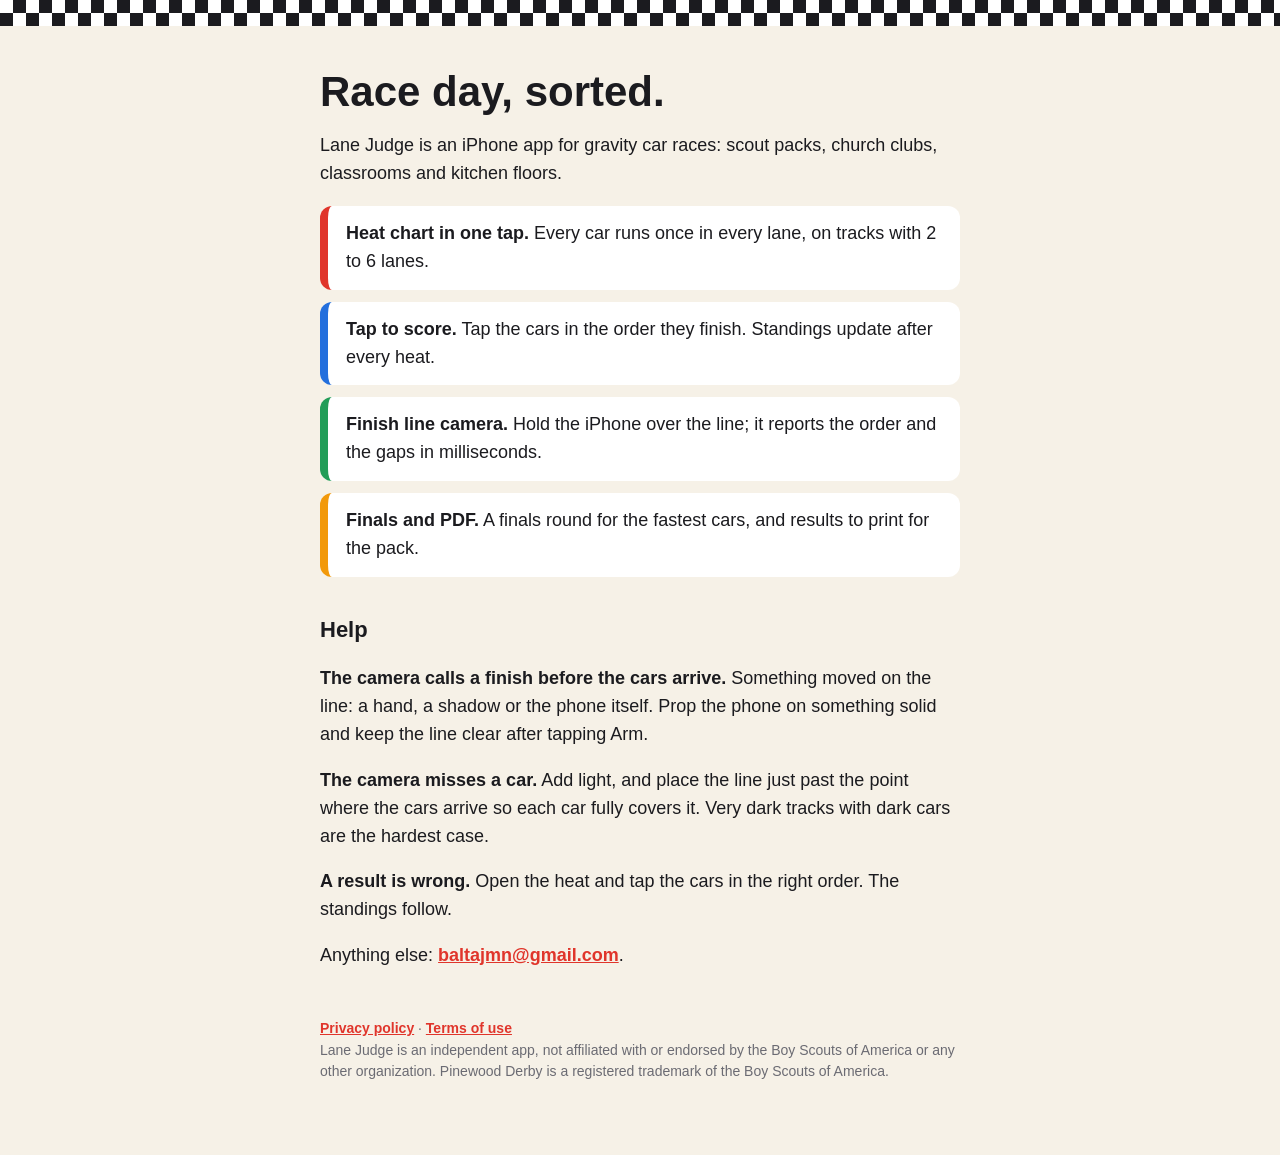
==== index.html @ b079dd16 "Web: landing, help and privacy policy Co-Authored-By: Claude Fable 5.2 <noreply@anthropic.com>" ====
<!doctype html>
<html lang="en">
<head>
<meta charset="utf-8">
<meta name="viewport" content="width=device-width, initial-scale=1">
<title>Lane Judge: race manager and finish camera for gravity car races</title>
<meta name="description" content="Lane Judge is an iPhone app that builds the heat chart, keeps the standings and calls the finish with the camera for pinewood car races.">
<link rel="stylesheet" href="/site.css">
</head>
<body>
<div class="flag"></div>
<main>
<h1>Race day, sorted.</h1>
<p>Lane Judge is an iPhone app for gravity car races: scout packs, church clubs, classrooms and kitchen floors.</p>
<div class="lane"><strong>Heat chart in one tap.</strong> Every car runs once in every lane, on tracks with 2 to 6 lanes.</div>
<div class="lane"><strong>Tap to score.</strong> Tap the cars in the order they finish. Standings update after every heat.</div>
<div class="lane"><strong>Finish line camera.</strong> Hold the iPhone over the line; it reports the order and the gaps in milliseconds.</div>
<div class="lane"><strong>Finals and PDF.</strong> A finals round for the fastest cars, and results to print for the pack.</div>
<h2>Help</h2>
<p><strong>The camera calls a finish before the cars arrive.</strong> Something moved on the line: a hand, a shadow or the phone itself. Prop the phone on something solid and keep the line clear after tapping Arm.</p>
<p><strong>The camera misses a car.</strong> Add light, and place the line just past the point where the cars arrive so each car fully covers it. Very dark tracks with dark cars are the hardest case.</p>
<p><strong>A result is wrong.</strong> Open the heat and tap the cars in the right order. The standings follow.</p>
<p>Anything else: <a href="mailto:baltajmn@gmail.com?subject=Lane%20Judge">baltajmn@gmail.com</a>.</p>
<footer><a href="/privacy/">Privacy policy</a> · <a href="https://www.apple.com/legal/internet-services/itunes/dev/stdeula/">Terms of use</a><br><small>Lane Judge is an independent app, not affiliated with or endorsed by the Boy Scouts of America or any other organization. Pinewood Derby is a registered trademark of the Boy Scouts of America.</small></footer>
</main>
</body>
</html>
---- site.css ----
body { margin: 0; background: #f6f1e7; color: #1b1b1f; font: 18px/1.55 ui-rounded, "SF Pro Rounded", -apple-system, "Helvetica Neue", Arial, sans-serif; }
.flag { height: 26px; background: repeating-conic-gradient(#1b1b1f 0 25%, #fff 0 50%) 0 0 / 26px 26px; }
main { max-width: 640px; margin: 0 auto; padding: 44px 22px 72px; }
h1 { font-size: 42px; font-weight: 800; line-height: 1.05; margin: 0 0 14px; }
h2 { font-size: 22px; font-weight: 800; margin: 36px 0 6px; }
a { color: #e0352b; font-weight: 600; }
.lane { border-left: 8px solid #e0352b; background: #fff; border-radius: 12px; padding: 14px 18px; margin: 12px 0; }
.lane:nth-of-type(2) { border-color: #236fdd; } .lane:nth-of-type(3) { border-color: #229d58; } .lane:nth-of-type(4) { border-color: #f2990a; }
small, footer { color: #6b6b73; font-size: 14px; }
footer { margin-top: 48px; }
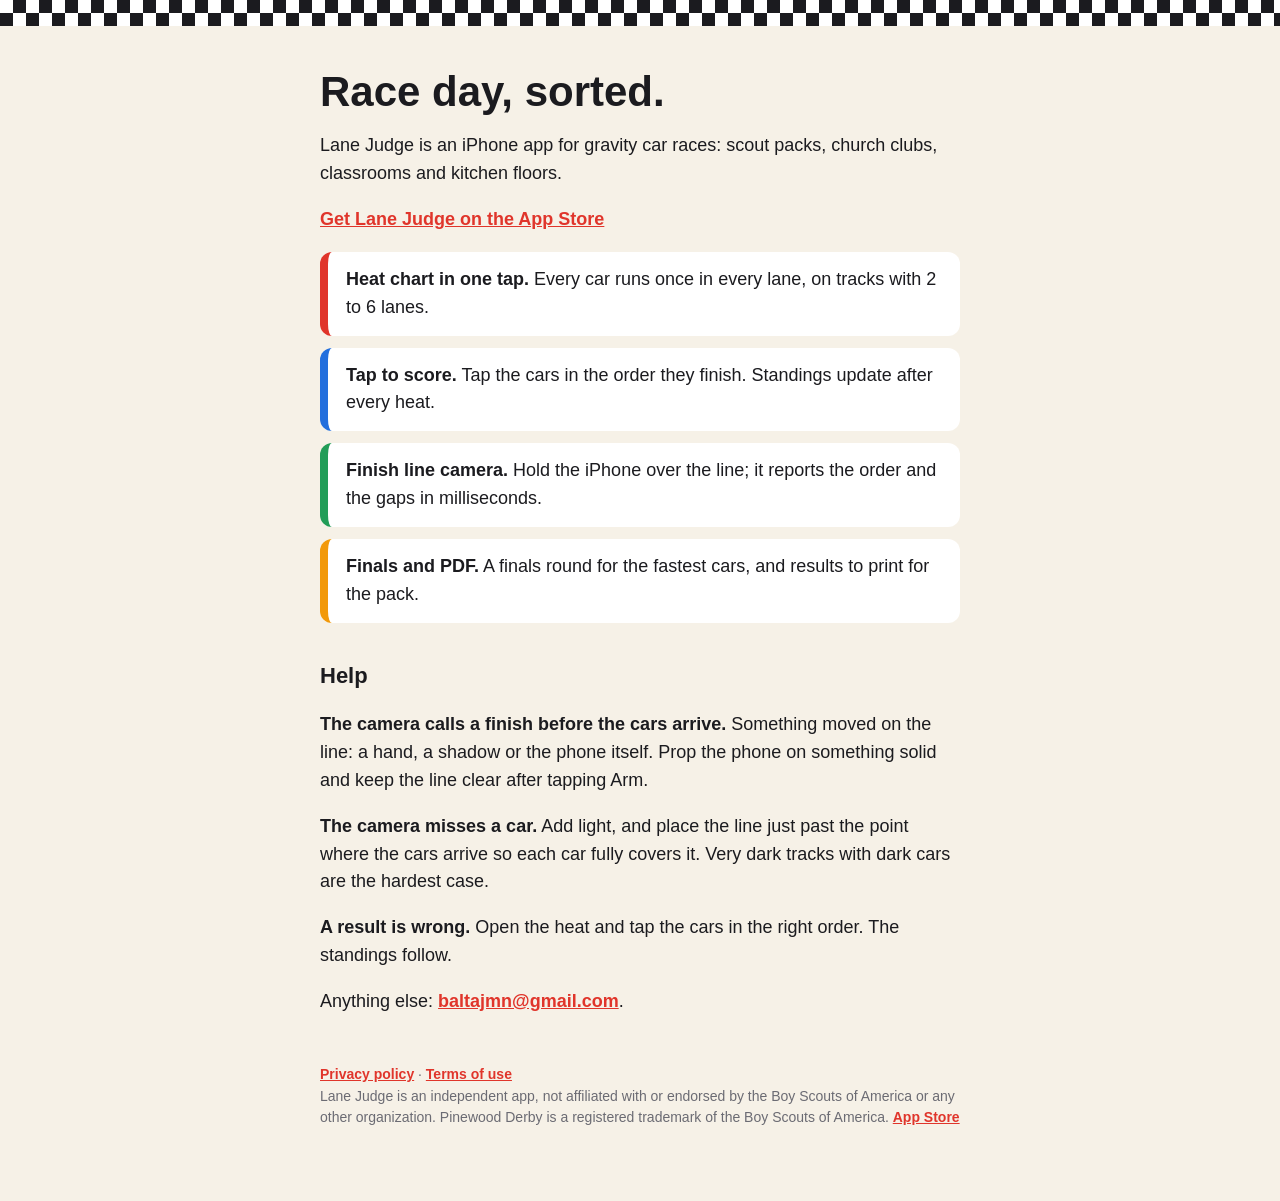
==== commit 8e996d51: "Home: App Store link with campaign, sitemap, robots and IndexNow key The page had no way to install " ====
--- a/index.html
+++ b/index.html
@@ -4,6 +4,7 @@
 <meta charset="utf-8">
 <meta name="viewport" content="width=device-width, initial-scale=1">
 <title>Lane Judge: race manager and finish camera for gravity car races</title>
+<link rel="canonical" href="https://lanejudge.baltajmn.dev/">
 <meta name="description" content="Lane Judge is an iPhone app that builds the heat chart, keeps the standings and calls the finish with the camera for pinewood car races.">
 <link rel="stylesheet" href="/site.css">
 </head>
@@ -12,6 +13,7 @@
 <main>
 <h1>Race day, sorted.</h1>
 <p>Lane Judge is an iPhone app for gravity car races: scout packs, church clubs, classrooms and kitchen floors.</p>
+<p><a href="https://apps.apple.com/app/apple-store/id6836730721?pt=129564006&amp;ct=web-home&amp;mt=8">Get Lane Judge on the App Store</a></p>
 <div class="lane"><strong>Heat chart in one tap.</strong> Every car runs once in every lane, on tracks with 2 to 6 lanes.</div>
 <div class="lane"><strong>Tap to score.</strong> Tap the cars in the order they finish. Standings update after every heat.</div>
 <div class="lane"><strong>Finish line camera.</strong> Hold the iPhone over the line; it reports the order and the gaps in milliseconds.</div>
@@ -21,7 +23,7 @@
 <p><strong>The camera misses a car.</strong> Add light, and place the line just past the point where the cars arrive so each car fully covers it. Very dark tracks with dark cars are the hardest case.</p>
 <p><strong>A result is wrong.</strong> Open the heat and tap the cars in the right order. The standings follow.</p>
 <p>Anything else: <a href="mailto:baltajmn@gmail.com?subject=Lane%20Judge">baltajmn@gmail.com</a>.</p>
-<footer><a href="/privacy/">Privacy policy</a> · <a href="https://www.apple.com/legal/internet-services/itunes/dev/stdeula/">Terms of use</a><br><small>Lane Judge is an independent app, not affiliated with or endorsed by the Boy Scouts of America or any other organization. Pinewood Derby is a registered trademark of the Boy Scouts of America.</small></footer>
+<footer><a href="/privacy/">Privacy policy</a> · <a href="https://www.apple.com/legal/internet-services/itunes/dev/stdeula/">Terms of use</a><br><small>Lane Judge is an independent app, not affiliated with or endorsed by the Boy Scouts of America or any other organization. Pinewood Derby is a registered trademark of the Boy Scouts of America.</small> <a href="https://apps.apple.com/app/apple-store/id6836730721?pt=129564006&amp;ct=web-home&amp;mt=8">App Store</a></footer>
 </main>
 </body>
 </html>
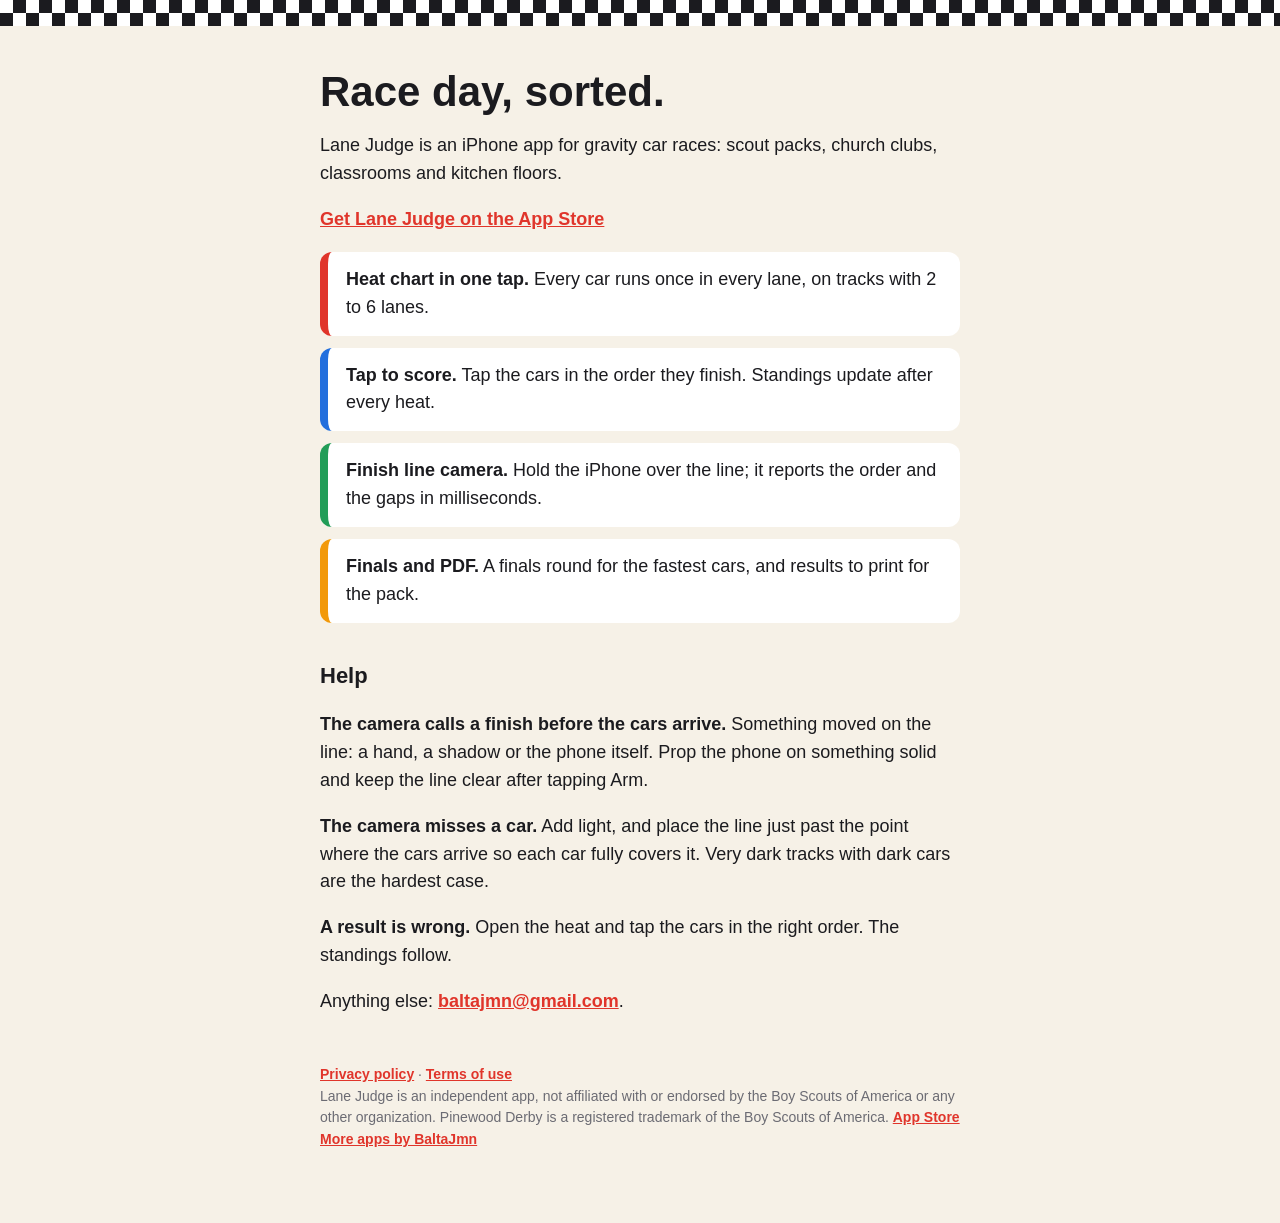
==== commit fdd38cea: "Footer link to all apps at baltajmn.dev Co-Authored-By: Claude Opus 5.5 <noreply@anthropic.com>" ====
--- a/index.html
+++ b/index.html
@@ -23,7 +23,7 @@
 <p><strong>The camera misses a car.</strong> Add light, and place the line just past the point where the cars arrive so each car fully covers it. Very dark tracks with dark cars are the hardest case.</p>
 <p><strong>A result is wrong.</strong> Open the heat and tap the cars in the right order. The standings follow.</p>
 <p>Anything else: <a href="mailto:baltajmn@gmail.com?subject=Lane%20Judge">baltajmn@gmail.com</a>.</p>
-<footer><a href="/privacy/">Privacy policy</a> · <a href="https://www.apple.com/legal/internet-services/itunes/dev/stdeula/">Terms of use</a><br><small>Lane Judge is an independent app, not affiliated with or endorsed by the Boy Scouts of America or any other organization. Pinewood Derby is a registered trademark of the Boy Scouts of America.</small> <a href="https://apps.apple.com/app/apple-store/id6836730721?pt=129564006&amp;ct=web-home&amp;mt=8">App Store</a></footer>
+<footer><a href="/privacy/">Privacy policy</a> · <a href="https://www.apple.com/legal/internet-services/itunes/dev/stdeula/">Terms of use</a><br><small>Lane Judge is an independent app, not affiliated with or endorsed by the Boy Scouts of America or any other organization. Pinewood Derby is a registered trademark of the Boy Scouts of America.</small> <a href="https://apps.apple.com/app/apple-store/id6836730721?pt=129564006&amp;ct=web-home&amp;mt=8">App Store</a> <a href="https://baltajmn.dev/">More apps by BaltaJmn</a></footer>
 </main>
 </body>
 </html>
